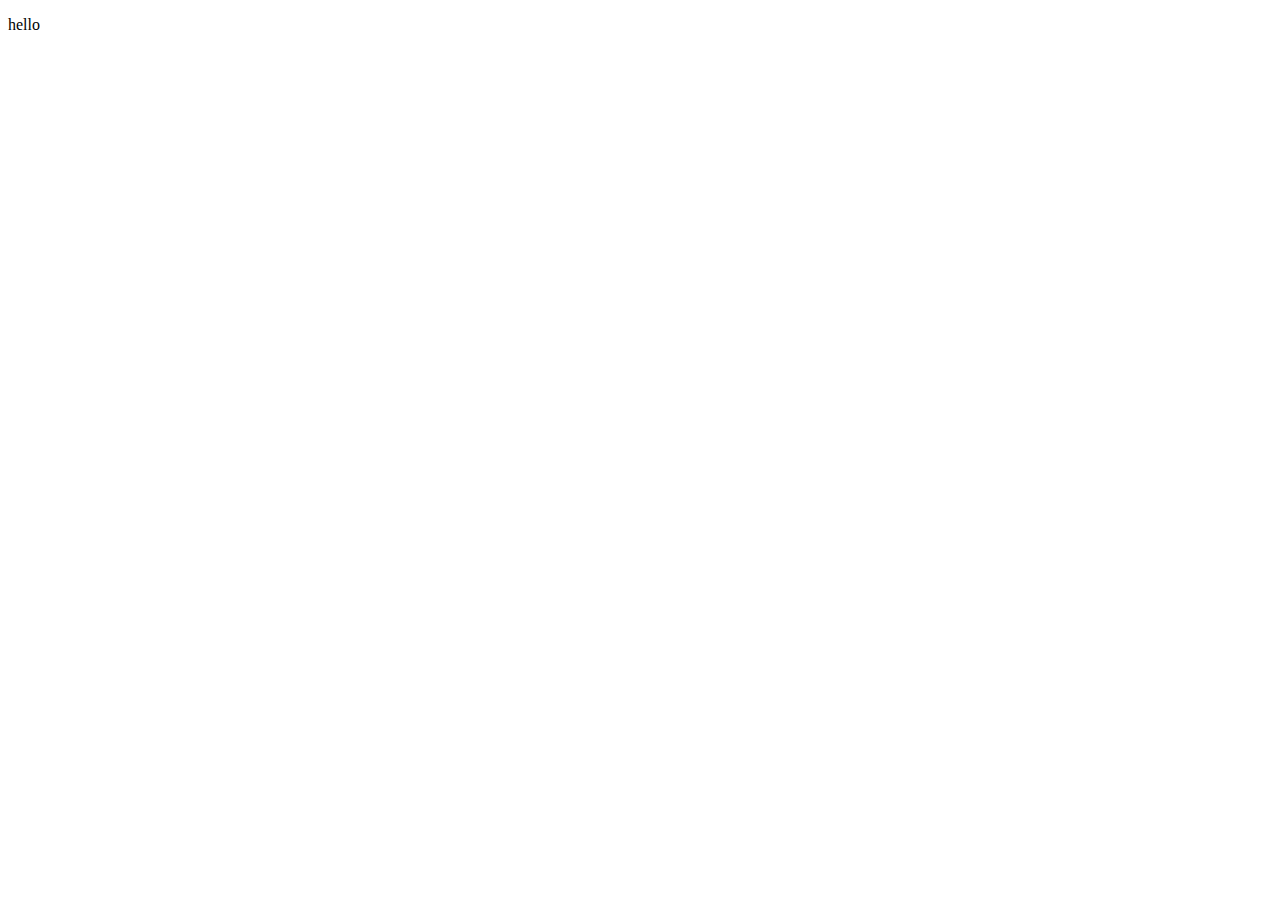
==== index.html @ 155091d2 "Random" ====
<!DOCTYPE html>
<html lang="en">
<head>
    <meta charset="UTF-8">
    <meta name="viewport" content="width=device-width, initial-scale=1.0">
    <title>Document</title>
</head>
<body>
    <p>hello</p>
</body>
</html>
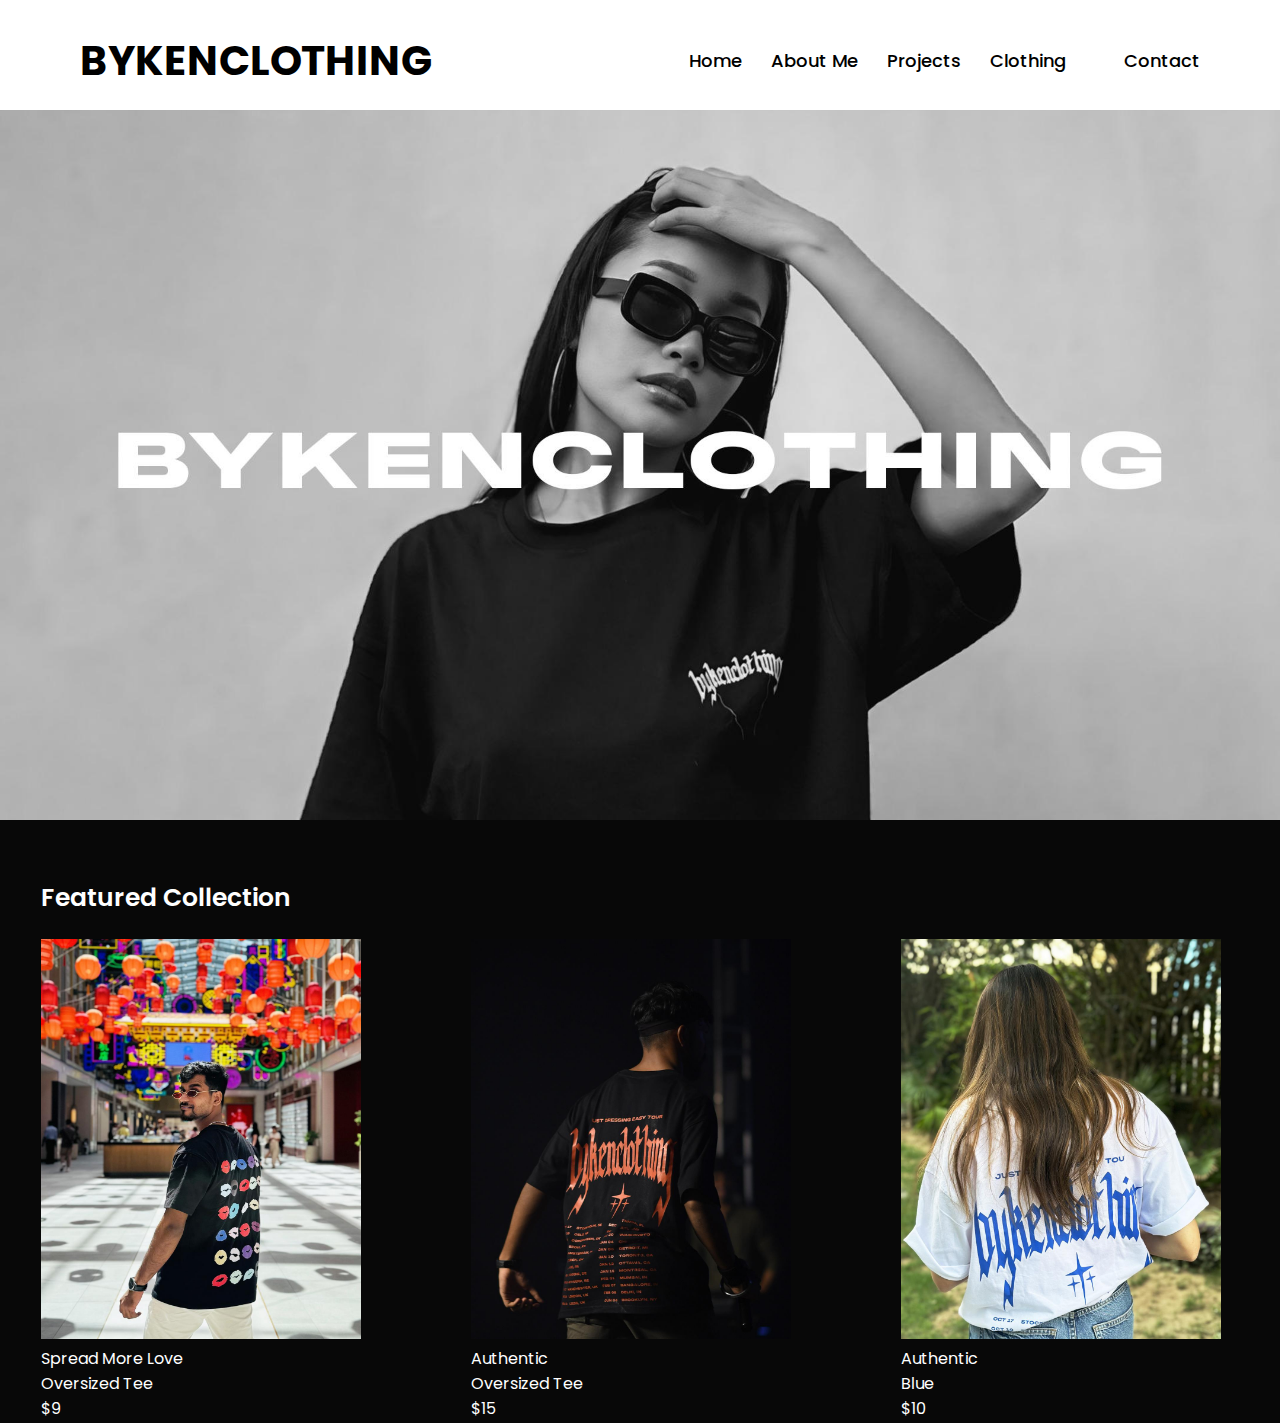
==== commit 0fae02a3: "Header" ====
--- a/index.html
+++ b/index.html
@@ -4,8 +4,63 @@
     <meta charset="UTF-8">
     <meta name="viewport" content="width=device-width, initial-scale=1.0">
     <title>Document</title>
+    <link rel="stylesheet" href="style.css">
 </head>
 <body>
-    <p>hello</p>
+    <nav class="navbar">
+        <div class="max-width">
+            <!-- <div class="logo"><a href="#"><img style="width: 200px;" src="images/NAME.png" alt=""></a></div> -->
+            <div class="logo"><a href="#"><h3 style="color: black;">BYKENCLOTHING</h3></a></div>
+
+            <ul class="menu">
+                <li><a href="#s-home" class="menu-btn">Home</a></li>
+                <li><a href="#about" class="menu-btn">About Me</a></li>
+                <li><a href="#services" class="menu-btn">Projects</a></li>
+                <li><a href="#skills" class="menu-btn">Clothing</a></li>
+                <li><a href="#teams" class="menu-btn"></a></li>
+                <li><a href="#contact" class="menu-btn">Contact</a></li>
+            </ul>
+          
+        </div>
+    </nav>
+    <div>
+        <img style="width: 100%; margin-top:100px;" src="assets/images/Media.jfif" alt="">
+    </div>
+
+    <table style="margin-left: 39px; margin-right: 39px; margin-top: 50px;">
+        <tr>
+            <td>
+                <p style="font-size: 25px; font-weight:600;">Featured Collection</p>
+            </td>
+           
+
+        </tr>
+        <tr style="gap: 140px; width: 100%;">
+            <td style="display: flex; gap: 110px; " >
+                <div id="jump" style="margin-top: 20px;">
+                    <img style="width: 320px;" src="assets/images/Media (2).jfif" alt="">
+                    <p>Spread More Love</p>
+                    <p>Oversized Tee</p>
+                    <P>$9</P>
+                </div>
+                <div id="jump" style="margin-top: 20px;">
+                    <img style="width: 320px;" src="assets/images/Media (1).jfif" alt="">
+                    <p>Authentic</p>
+                    <p>Oversized Tee</p>
+                    <P>$15</P>
+                </div>
+                <div id="jump" style="margin-top: 20px;">
+                    <img style="width: 320px;" src="assets/images/Media (3).jfif" alt="">
+                    <p>Authentic</p>
+                    <p>Blue</p>
+                    <P>$10</P>
+                </div>
+
+
+            </td>
+        </tr>
+
+    </table>
+    
 </body>
 </html>--- a/style.css
+++ b/style.css
@@ -0,0 +1,722 @@
+
+
+@import url('https://fonts.googleapis.com/css2?family=Poppins:ital,wght@0,100;0,200;0,300;0,400;0,500;0,600;0,700;0,800;0,900;1,100;1,200;1,300;1,400;1,500;1,600;1,700;1,800;1,900&display=swap');
+
+
+*{
+    margin: 0;
+    padding: 0;
+    box-sizing: border-box;
+    text-decoration: none;
+}
+html{
+    scroll-behavior: smooth;
+}
+
+body{
+    font-family: poppins;
+}
+
+#bykn{
+    position: relative;
+    
+    display: flex;
+    justify-content: center;
+    z-index: -800px;
+    top: -600px;
+    align-items: center;
+    
+}
+#jump:hover{
+    transform: scale(1.04);
+    transition: all 0.25s ease-in;
+
+}
+.imgges{
+    display: flex;
+    justify-content: space-around;
+}
+#img1{
+    
+    width: calc(33% - 20px);
+    background: #222;
+    text-align: center;
+    border-radius: 6px;
+    padding: 50px 25px;
+    cursor: pointer;
+    transition: all 0.3s ease;
+   
+}
+
+
+/* all similar content styling codes */
+section{ 
+    padding: 100px 0;
+}
+.max-width{
+    max-width: 1300px;
+    padding: 0 80px;
+    margin: auto;
+}
+.about, .services, .skills, .teams, .contact, footer{
+    font-family: 'Poppins', sans-serif;
+}
+.about .about-content,
+.services .serv-content,
+.skills .skills-content,
+.contact .contact-content{
+    display: flex;
+    flex-wrap: wrap;
+    align-items: center;
+    justify-content: space-between;
+}
+section .title{
+    position: relative;
+    text-align: center;
+    font-size: 40px;
+    font-weight: 500;
+    margin-bottom: 60px;
+    padding-bottom: 20px;
+    font-family: 'Poppins', sans-serif;
+}
+section .title::before{
+    content: "";
+    position: absolute;
+    bottom: 0px;
+    left: 50%;
+    width: 180px;
+    height: 3px;
+    background: #111;
+    transform: translateX(-50%);
+}
+section .title::after{
+    position: absolute;
+    bottom: -8px;
+    left: 50%;
+    font-size: 20px;
+    color: crimson;
+    padding: 0 5px;
+    background: #fff;
+    transform: translateX(-50%);
+}
+
+/* navbar styling */
+.navbar{
+    position: fixed;
+    width: 100%;
+    z-index: 999;
+    padding: 30px 0;
+    font-family: 'poppins', sans-serif;
+    transition: all 0.3s ease;
+    background-color: white;
+    height: 110px;
+
+}
+.navbar.sticky{
+    padding: 15px 0;
+    background: crimson;
+}
+.navbar .max-width{
+    display: flex;
+    align-items: center;
+    justify-content: space-between;
+}
+.navbar .logo a{
+    color: #fff;
+    font-size: 35px;
+    font-weight: 600;
+}
+.navbar .logo a span{
+    color: crimson;
+    transition: all 0.3s ease;
+}
+.navbar.sticky .logo a span{
+    color: #fff;
+}
+.navbar .menu li{
+    list-style: none;
+    display: inline-block;
+}
+.navbar .menu li a{
+    display: block;
+    color: black;
+    font-size: 18px;
+    font-weight: 500;
+    margin-left: 25px;
+    transition: color 0.3s ease;
+}
+.navbar .menu li a:hover{
+    color: crimson;
+}
+.navbar.sticky .menu li a:hover{
+    color: #fff;
+}
+
+/* menu btn styling */
+/* .menu-btn{
+    color: #fff;
+    font-size: 23px;
+    cursor: pointer;
+    display: none;
+}
+.scroll-up-btn{
+    position: fixed;
+    height: 45px;
+    width: 42px;
+    background: crimson;
+    right: 30px;
+    bottom: 10px;
+    text-align: center;
+    line-height: 45px;
+    color: #fff;
+    z-index: 9999;
+    font-size: 30px;
+    border-radius: 6px;
+    border-bottom-width: 2px;
+    cursor: pointer;
+    opacity: 0;
+    pointer-events: none;
+    transition: all 0.3s ease;
+}
+.scroll-up-btn.show{
+    bottom: 30px;
+    opacity: 1;
+    pointer-events: auto;
+}
+.scroll-up-btn:hover{
+    filter: brightness(90%);
+} */
+
+
+/* home section styling */
+.home{
+    display: flex;
+    background: url("images/banner.jpg") no-repeat center;
+    height: 100vh;
+    color: #fff;
+    min-height: 500px;
+    background-size: cover;
+    background-attachment: fixed;
+    font-family: 'Ubuntu', sans-serif;
+}
+.home .max-width{
+  width: 100%;
+  display: flex;
+}
+.home .max-width .row{
+  margin-right: 0;
+}
+.home .home-content .text-1{
+    font-size: 27px;
+}
+.home .home-content .text-2{
+    font-size: 75px;
+    font-weight: 600;
+    margin-left: -3px;
+}
+.home .home-content .text-3{
+    font-size: 40px;
+    margin: 5px 0;
+}
+.home .home-content .text-3 span{
+    color: crimson;
+    font-weight: 500;
+}
+.home .home-content a{
+    display: inline-block;
+    background: crimson;
+    color: #fff;
+    font-size: 25px;
+    padding: 12px 36px;
+    margin-top: 20px;
+    font-weight: 400;
+    border-radius: 6px;
+    border: 2px solid crimson;
+    transition: all 0.3s ease;
+}
+.home .home-content a:hover{
+    color: crimson;
+    background: none;
+} */
+
+/* about section styling */
+/* .about .title::after{
+    content: "who i am";
+}
+.about .about-content .left{
+    width: 45%;
+   
+}
+.about .about-content .left img{
+    height: 500px;
+    width: 500px;
+    object-fit: cover;
+    border-radius: 6px;
+    padding-top: 20px;
+    padding-left: 20px;
+    padding-right: 20px;
+   
+}
+.about .about-content .right{
+    width: 55%;
+}
+.about .about-content .right .text{
+    font-size: 25px;
+    font-weight: 600;
+    margin-bottom: 10px;
+}
+.about .about-content .right .text span{
+    color: #986dff;
+}
+.about .about-content .right p{
+    text-align: justify;
+    color: white;
+}
+.about .about-content .right a{
+    display: inline-block;
+    background: crimson;
+    color: #fff;
+    font-size: 20px;
+    font-weight: 500;
+    padding: 10px 30px;
+    margin-top: 20px;
+    border-radius: 6px;
+    border: 2px solid crimson;
+    transition: all 0.3s ease;
+}
+.about .about-content .right a:hover{
+    color: crimson;
+    background: none;
+}
+
+/* services section styling */
+.services, .teams{
+    color:#fff;
+    background: #111;
+}
+.services .title::before,
+.teams .title::before{
+    background: #fff;
+}
+.services .title::after,
+.teams .title::after{
+    background: #111;
+    content: "what i provide";
+}
+.services .serv-content .card{
+    width: calc(33% - 20px);
+    background: #222;
+    text-align: center;
+    border-radius: 6px;
+    padding: 50px 25px;
+    cursor: pointer;
+    transition: all 0.3s ease;
+}
+.services .serv-content .card:hover{
+    background: crimson;
+}
+.services .serv-content .card .box{
+    transition: all 0.3s ease;
+}
+.services .serv-content .card:hover .box{
+    transform: scale(1.05);
+}
+.services .serv-content .card i{
+    font-size: 50px;
+    color: crimson;
+    transition: color 0.3s ease;
+}
+.services .serv-content .card:hover i{
+    color: #fff;
+}
+.services .serv-content .card .text{
+    font-size: 25px;
+    font-weight: 500;
+    margin: 10px 0 7px 0;
+}
+
+#innervid{
+    width: 40px;
+
+}
+
+body{
+    background-color: #080808;
+}
+/* skills section styling */
+
+.skills .title::after{
+    content: "what i know";
+}
+.skills .skills-content .column{
+    width: calc(50% - 30px);
+}
+.skills .skills-content .left .text{
+    font-size: 20px;
+    font-weight: 600;
+    margin-bottom: 10px;
+}
+.skills .skills-content .left p{
+    text-align: justify;
+}
+.skills .skills-content .left a{
+    display: inline-block;
+    background: crimson;
+    color: #fff;
+    font-size: 18px;
+    font-weight: 500;
+    padding: 8px 16px;
+    margin-top: 20px;
+    border-radius: 6px;
+    border: 2px solid crimson;
+    transition: all 0.3s ease;
+}
+.skills .skills-content .left a:hover{
+    color: crimson;
+    background: none;
+}
+.skills .skills-content .right .bars{
+    margin-bottom: 15px;
+}
+.skills .skills-content .right .info{
+    display: flex;
+    margin-bottom: 5px;
+    align-items: center;
+    justify-content: space-between;
+}
+.skills .skills-content .right span{
+    font-weight: 500;
+    font-size: 18px;
+}
+.skills .skills-content .right .line{
+    height: 5px;
+    width: 100%;
+    background: lightgrey;
+    position: relative;
+}
+.skills .skills-content .right .line::before{
+    content: "";
+    position: absolute;
+    height: 100%;
+    left: 0;
+    top: 0;
+    background: crimson;
+}
+.skills-content .right .html::before{
+    width: 90%;
+}
+.skills-content .right .css::before{
+    width: 60%;
+}
+.skills-content .right .js::before{
+    width: 80%;
+}
+.skills-content .right .php::before{
+    width: 50%;
+}
+.skills-content .right .mysql::before{
+    width: 70%;
+}
+
+/* teams section styling */
+.teams .title::after{
+    content: "who with me";
+}
+.teams .carousel .card{
+    background: #222;
+    border-radius: 6px;
+    padding: 25px 35px;
+    text-align: center;
+    overflow: hidden;
+    transition: all 0.3s ease;
+}
+.teams .carousel .card:hover{
+    background: crimson;
+}
+.teams .carousel .card .box{
+    display: flex;
+    flex-direction: column;
+    align-items: center;
+    justify-content: center;
+    transition: all 0.3s ease;
+}
+.teams .carousel .card:hover .box{
+    transform: scale(1.05);
+}
+.teams .carousel .card .text{
+    font-size: 25px;
+    font-weight: 500;
+    margin: 10px 0 7px 0;
+}
+.teams .carousel .card img{
+    height: 150px;
+    width: 150px;
+    object-fit: cover;
+    border-radius: 50%;
+    border: 5px solid crimson;
+    transition: all 0.3s ease;
+}
+.teams .carousel .card:hover img{
+    border-color: #fff;
+}
+.owl-dots{
+    text-align: center;
+    margin-top: 20px;
+}
+.owl-dot{
+    height: 13px;
+    width: 13px;
+    margin: 0 5px;
+    outline: none!important;
+    border-radius: 50%;
+    border: 2px solid crimson!important;
+    transition: all 0.3s ease;
+}
+.owl-dot.active{
+    width: 35px;
+    border-radius: 14px;
+}
+.owl-dot.active,
+.owl-dot:hover{
+    background: crimson!important;
+}
+/* contact section styling */
+
+.contact .contact-content .column{
+    width: calc(50% - 30px);
+}
+.contact .contact-content .text{
+    font-size: 20px;
+    font-weight: 600;
+    margin-bottom: 10px;
+}
+.contact .contact-content .left p{
+    text-align: justify;
+}
+.contact .contact-content .left .icons{
+    margin: 10px 0;
+}
+.contact .contact-content .row{
+    display: flex;
+    height: 65px;
+    align-items: center;
+}
+.contact .contact-content .row .info{
+    margin-left: 30px;
+}
+.contact .contact-content .row i{
+    font-size: 25px;
+    color: #986dff;
+}
+.contact .contact-content .info .head{
+    font-weight: 500;
+}
+.contact .contact-content .info .sub-title{
+    color: #333;
+}
+.contact .right form .fields{
+    display: flex;
+}
+.contact .right form .field,
+.contact .right form .fields .field{
+    height: 45px;
+    width: 100%;
+    margin-bottom: 15px;
+}
+.contact .right form .textarea{
+    height: 80px;
+    width: 100%;
+}
+.contact .right form .name{
+    margin-right: 10px;
+}
+.contact .right form .field input,
+.contact .right form .textarea textarea{
+    height: 100%;
+    width: 100%;
+    border: 1px solid lightgrey;
+    border-radius: 6px;
+    outline: none;
+    padding: 0 15px;
+    font-size: 17px;
+    font-family: 'Poppins', sans-serif;
+    transition: all 0.3s ease;
+}
+.contact .right form .field input:focus,
+.contact .right form .textarea textarea:focus{
+    border-color: #b3b3b3;
+}
+.contact .right form .textarea textarea{
+  padding-top: 10px;
+  resize: none;
+}
+.contact .right form .button-area{
+  display: flex;
+  align-items: center;
+}
+.right form .button-area button{
+  color: #fff;
+  display: block;
+  width: 160px!important;
+  height: 45px;
+  outline: none;
+  font-size: 18px;
+  font-weight: 500;
+  border-radius: 6px;
+  cursor: pointer;
+  flex-wrap: nowrap;
+  background: #986dff;
+  border: 2px solid #986dff;
+  transition: all 0.3s ease;
+}
+.right form .button-area button:hover{
+  color: #986dff;
+  background: none;
+}
+/* footer section styling */
+/* footer{
+    background: #111;
+    padding: 15px 23px;
+    color: #fff;
+    text-align: center;
+}
+footer span a{
+    color: #986dff;
+    text-decoration: none;
+}
+footer span a:hover{
+    text-decoration: underline;
+} */
+
+
+/* responsive media query start */
+
+td{
+    color: white;
+}
+@media (max-width: 1104px) {
+    .about .about-content .left img{
+        height: 350px;
+        width: 350px;
+    }
+}
+
+@media (max-width: 991px) {
+    .max-width{
+        padding: 0 50px;
+    }
+}
+@media (max-width: 947px){
+    .menu-btn{
+        display: block;
+        z-index: 999;
+    }
+    .menu-btn i.active:before{
+        content: "\f00d";
+    }
+    .navbar .menu{
+        position: fixed;
+        height: 100vh;
+        width: 100%;
+        left: -100%;
+        top: 0;
+        background: #111;
+        text-align: center;
+        padding-top: 80px;
+        transition: all 0.3s ease;
+    }
+    .navbar .menu.active{
+        left: 0;
+    }
+    .navbar .menu li{
+        display: block;
+    }
+    .navbar .menu li a{
+        display: inline-block;
+        margin: 20px 0;
+        font-size: 25px;
+    }
+    .home .home-content .text-2{
+        font-size: 70px;
+    }
+    .home .home-content .text-3{
+        font-size: 35px;
+    }
+    .home .home-content a{
+        font-size: 23px;
+        padding: 10px 30px;
+    }
+    .max-width{
+        max-width: 930px;
+    }
+    .about .about-content .column{
+        width: 100%;
+    }
+    .about .about-content .left{
+        display: flex;
+        justify-content: center;
+        margin: 0 auto 60px;
+    }
+    .about .about-content .right{
+        flex: 100%;
+    }
+    .services .serv-content .card{
+        width: calc(50% - 10px);
+        margin-bottom: 20px;
+    }
+    .skills .skills-content .column,
+    .contact .contact-content .column{
+        width: 100%;
+        margin-bottom: 35px;
+    }
+}
+
+@media (max-width: 690px) {
+    .max-width{
+        padding: 0 23px;
+    }
+    .home .home-content .text-2{
+        font-size: 60px;
+    }
+    .home .home-content .text-3{
+        font-size: 32px;
+    }
+    .home .home-content a{
+        font-size: 20px;
+    }
+    .services .serv-content .card{
+        width: 100%;
+    }
+}
+
+@media (max-width: 500px) {
+    .home .home-content .text-2{
+        font-size: 50px;
+    }
+    .home .home-content .text-3{
+        font-size: 27px;
+    }
+    .about .about-content .right .text,
+    .skills .skills-content .left .text{
+        font-size: 19px;
+    }
+    .contact .right form .fields{
+        flex-direction: column;
+    }
+    .contact .right form .name,
+    .contact .right form .email{
+        margin: 0;
+    }
+    .right form .error-box{
+       width: 150px;
+    }
+    .scroll-up-btn{
+        right: 15px;
+        bottom: 15px;
+        height: 38px;
+        width: 35px;
+        font-size: 23px;
+        line-height: 38px;
+    }
+}
+
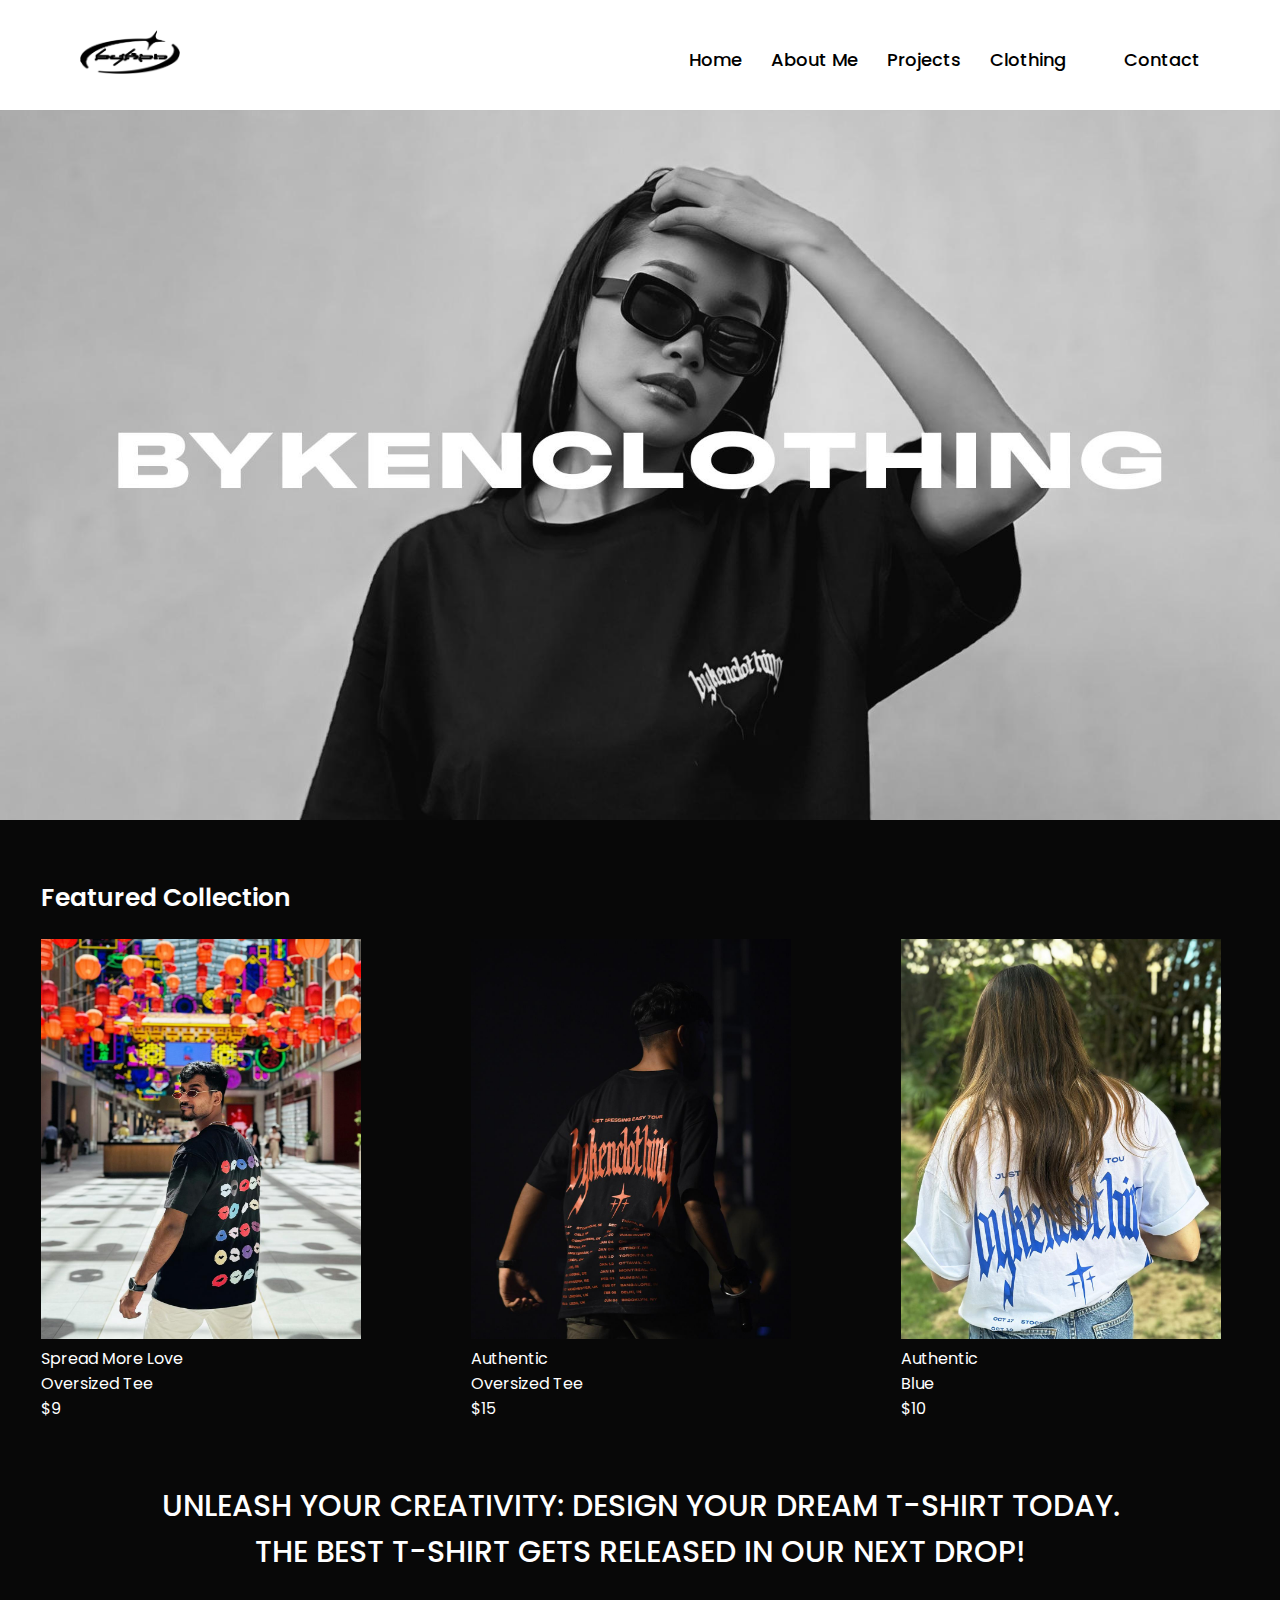
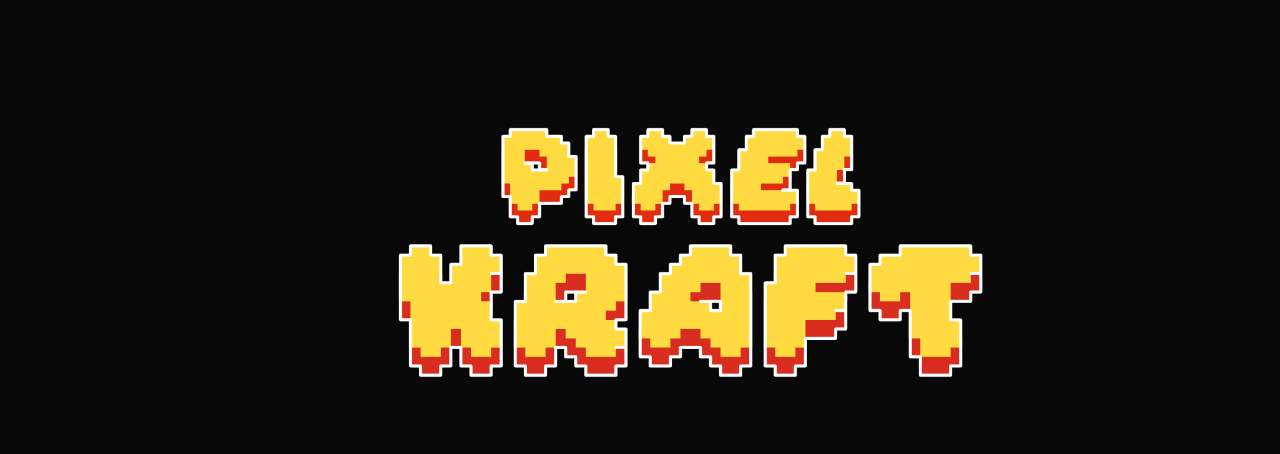
==== commit 286d4d4b: "Pixelart" ====
--- a/index.html
+++ b/index.html
@@ -10,7 +10,7 @@
     <nav class="navbar">
         <div class="max-width">
             <!-- <div class="logo"><a href="#"><img style="width: 200px;" src="images/NAME.png" alt=""></a></div> -->
-            <div class="logo"><a href="#"><h3 style="color: black;">BYKENCLOTHING</h3></a></div>
+            <div class="logo"><a href="#"><img style="width: 100px;" src="assets/images/black logo.png" alt=""></a></div>
 
             <ul class="menu">
                 <li><a href="#s-home" class="menu-btn">Home</a></li>
@@ -59,6 +59,24 @@
 
             </td>
         </tr>
+        <tr>
+            <td>
+                <p style="text-align: center; margin-top: 60px; font-size: 30px; font-weight: 500;">UNLEASH YOUR CREATIVITY: DESIGN YOUR DREAM T-SHIRT TODAY. <BR> THE BEST T-SHIRT GETS RELEASED IN OUR NEXT DROP!</p>
+            </td>
+           
+        </tr>
+        <tr style="display: flex; text-align: center; margin-top: 40px;">
+            <td>
+                <div style="margin-top: -200px;">
+                    <img src="assets/images/pixel kr.png" style="width: 50%;display: flex; position: relative;top: 300px; left: 350px;" alt="">
+                    <video style="width: 100%;" autoplay loop muted src="assets/images/PIXEL GAMING VICTORY.mp4">
+                        <source type="video/mp4">
+                    </video>
+                </div>
+                
+            </td>
+            
+        </tr>
 
     </table>
     
